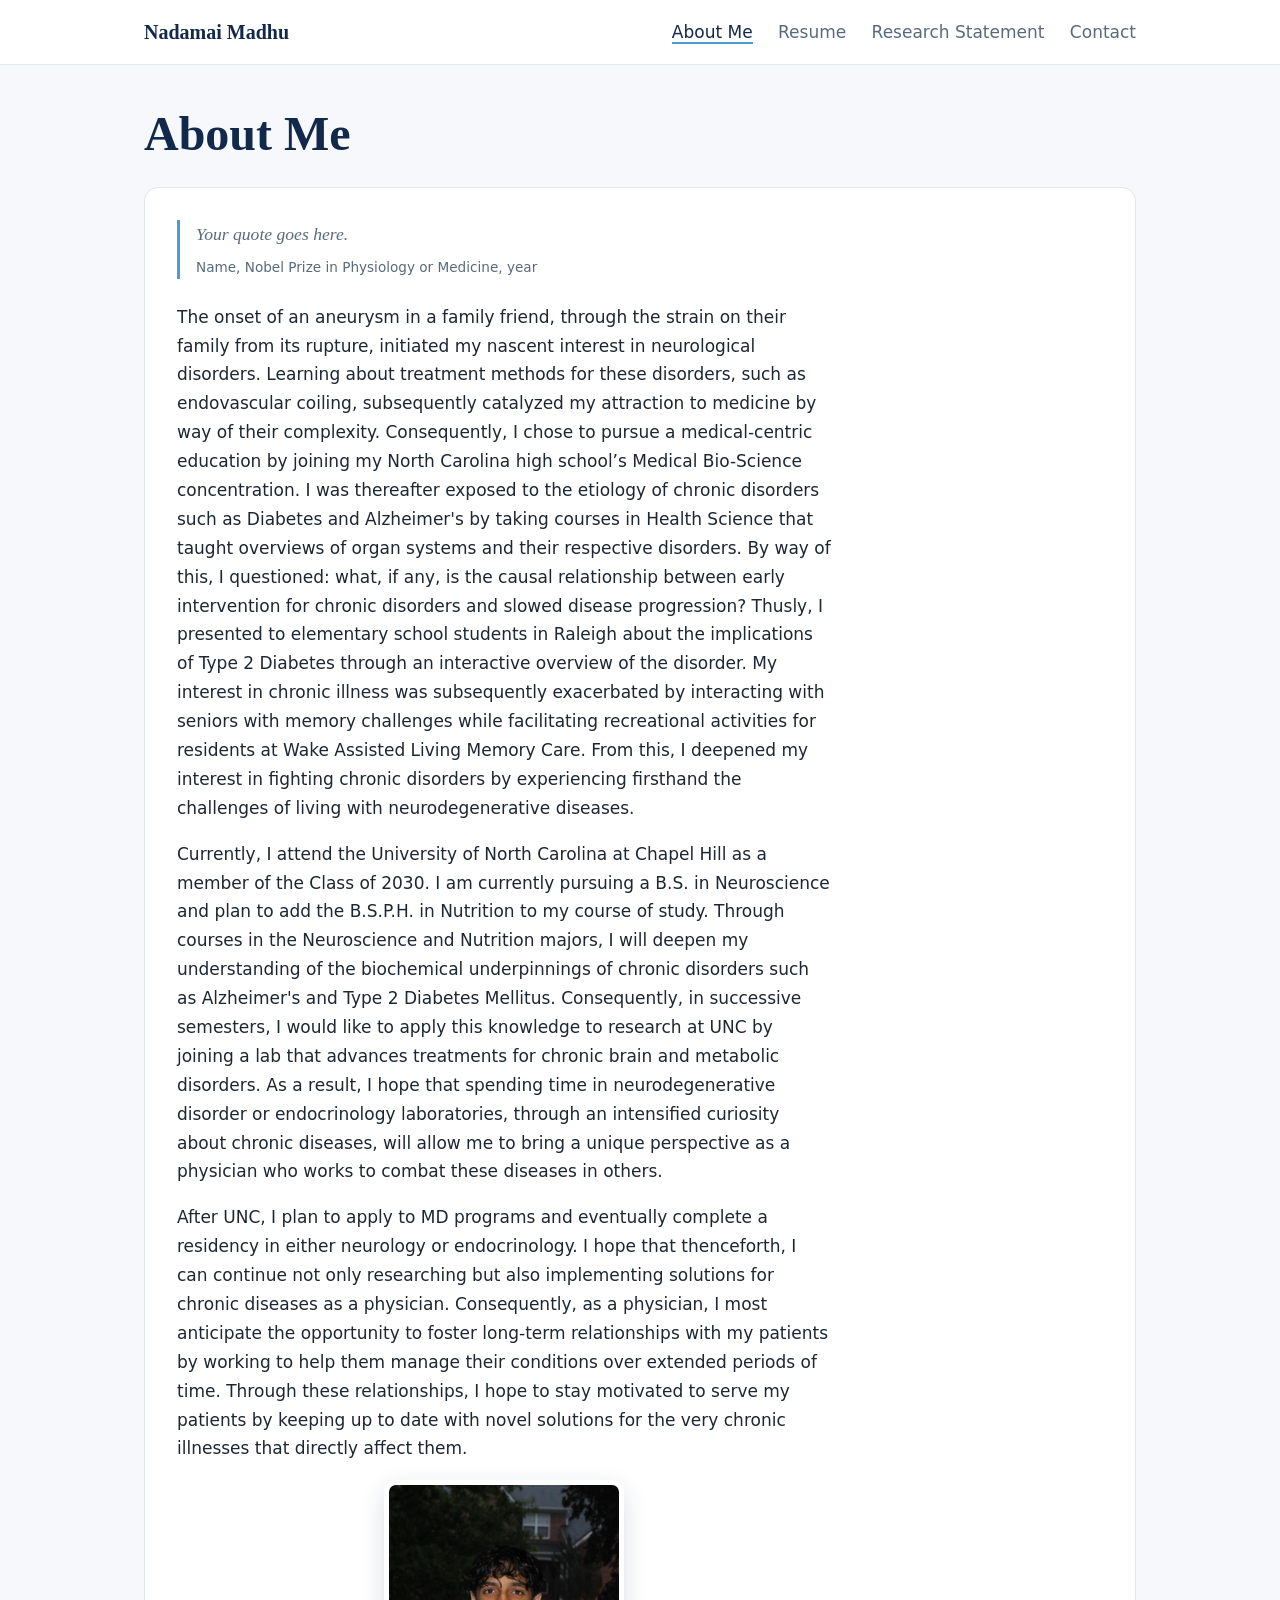
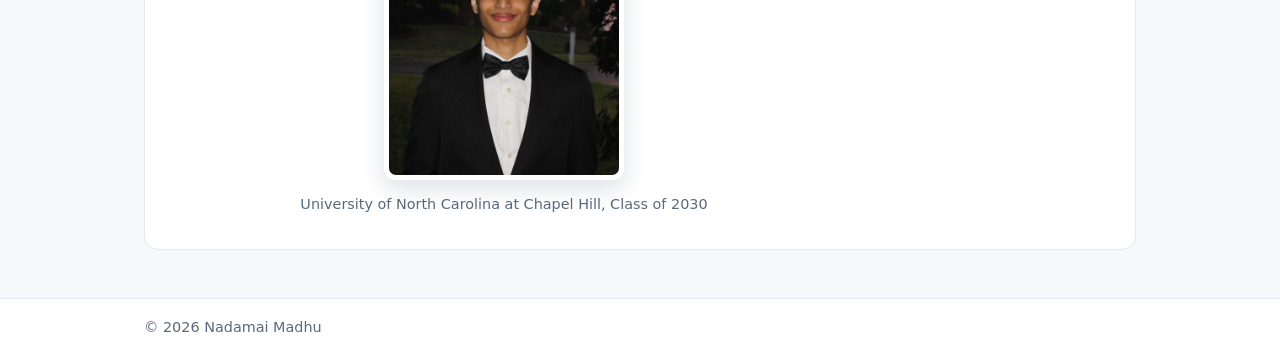
==== index.html @ 3ab35c71 "about me 13 change" ====
<!DOCTYPE html>
<html lang="en">
<head>
    <meta charset="utf-8">
    <meta name="viewport" content="width=device-width, initial-scale=1">
    <title>Nadamai Madhu</title>
    <link rel="stylesheet" href="style.css">
</head>
<body>
    <header>
        <div class="wrap">
            <a class="brand" href="index.html">Nadamai Madhu</a>
            <nav>
                <a href="index.html" class="on">About Me</a>
                <a href="resume.html">Resume</a>
                <a href="researchstatement.html">Research Statement</a>
                <a href="contact.html">Contact</a>
            </nav>
        </div>
    </header>

    <main class="wrap wide">
        <h1>About Me</h1>
        <div class="card about">
            <div>
            <blockquote class="quote">
                Your quote goes here.
                <cite>Name, Nobel Prize in Physiology or Medicine, year</cite>
            </blockquote>

            <p>The onset of an aneurysm in a family friend, through the strain on their family from its rupture, initiated my nascent interest in neurological disorders. Learning about treatment methods for these disorders, such as endovascular coiling, subsequently catalyzed my attraction to medicine by way of their complexity. Consequently, I chose to pursue a medical-centric education by joining my North Carolina high school’s Medical Bio-Science concentration. I was thereafter exposed to the etiology of chronic disorders such as Diabetes and Alzheimer's by taking courses in Health Science that taught overviews of organ systems and their respective disorders. By way of this, I questioned: what, if any, is the causal relationship between early intervention for chronic disorders and slowed disease progression? Thusly, I presented to elementary school students in Raleigh about the implications of Type 2 Diabetes through an interactive overview of the disorder. My interest in chronic illness was subsequently exacerbated by interacting with seniors with memory challenges while facilitating recreational activities for residents at Wake Assisted Living Memory Care. From this, I deepened my interest in fighting chronic disorders by experiencing firsthand the challenges of living with neurodegenerative diseases.</p>

            <p>Currently, I attend the University of North Carolina at Chapel Hill as a member of the Class of 2030. I am currently pursuing a B.S. in Neuroscience and plan to add the B.S.P.H. in Nutrition to my course of study. Through courses in the Neuroscience and Nutrition majors, I will deepen my understanding of the biochemical underpinnings of chronic disorders such as Alzheimer's and Type 2 Diabetes Mellitus. Consequently, in successive semesters, I would like to apply this knowledge to research at UNC by joining a lab that advances treatments for chronic brain and metabolic disorders. As a result, I hope that spending time in neurodegenerative disorder or endocrinology laboratories, through an intensified curiosity about chronic diseases, will allow me to bring a unique perspective as a physician who works to combat these diseases in others.</p>  
            <p>After UNC, I plan to apply to MD programs and eventually complete a residency in either neurology or endocrinology. I hope that thenceforth, I can continue not only researching but also implementing solutions for chronic diseases as a physician. Consequently, as a physician, I most anticipate the opportunity to foster long-term relationships with my patients by working to help them manage their conditions over extended periods of time. Through these relationships, I hope to stay motivated to serve my patients by keeping up to date with novel solutions for the very chronic illnesses that directly affect them.</p>
            <div>
                <div class="photo">
                    <img src="IMG_8910 (1).jpeg" alt="Nadamai Madhu">
                </div>
                <p class="caption">University of North Carolina at Chapel Hill, Class of 2030</p>
            </div>
        </div>
    </main>

    <footer>
        <div class="wrap">
            <span>&copy; 2026 Nadamai Madhu</span>
        </div>
    </footer>
</body>
</html>
---- style.css ----
*{
    box-sizing: border-box;
}

body{
    margin: 0;
    background-color: #f6f8fb;
    color: #1d2733;
    font-family: system-ui, sans-serif;
    font-size: 17px;
    line-height: 1.7;
}

h1{
    margin: 40px 0 0 0;
    color: #13294B;
    font-family: Georgia, serif;
    font-size: 3rem;
    font-weight: 600;
    line-height: 1.2;
}

a{
    color: #13294B;
}

.wrap{
    max-width: 800px;
    margin: 0 auto;
    padding: 0 24px;
}

.wide{
    max-width: 1040px;
}


header{
    background-color: white;
    border-bottom: 1px solid #e2e8f0;
}

header .wrap{
    max-width: 1040px;
    min-height: 64px;
    display: flex;
    flex-wrap: wrap;
    align-items: center;
    justify-content: space-between;
    gap: 8px;
}

.brand{
    font-family: Georgia, serif;
    font-size: 1.25rem;
    font-weight: 600;
    text-decoration: none;
}

nav a{
    margin-left: 20px;
    color: #5a6a7c;
    text-decoration: none;
}

nav a:hover{
    color: #13294B;
}

nav a.on{
    color: #13294B;
    border-bottom: 2px solid #4B9CD3;
}


.card{
    margin: 24px 0 0 0;
    padding: 32px;
    background-color: white;
    border: 1px solid #e2e8f0;
    border-radius: 14px;
}

.card p:first-child{
    margin-top: 0;
}

.card p:last-child{
    margin-bottom: 0;
}

object{
    display: block;
    width: 100%;
    height: 85vh;
    margin-top: 24px;
    border: 1px solid #e2e8f0;
    border-radius: 14px;
}


.photo{
    position: relative;
    width: 240px;
    height: 300px;
    margin: 0 auto;
    overflow: hidden;
    border: 5px solid white;
    border-radius: 12px;
    box-shadow: 0 8px 24px rgba(19, 41, 75, 0.15);
}

.photo img{
    position: absolute;
    left: -199px;
    top: -16px;
    width: 548px;
    max-width: none;
}

.quote{
    max-width: 480px;
    margin: 36px auto 0 auto;
    color: #5a6a7c;
    font-family: Georgia, serif;
    font-size: 1.1rem;
    font-style: italic;
}

.quote cite{
    display: block;
    margin-top: 6px;
    font-family: system-ui, sans-serif;
    font-size: 0.85rem;
    font-style: normal;
}

.card .quote{
    max-width: none;
    margin: 0 0 24px 0;
    padding-left: 16px;
    border-left: 3px solid #4B9CD3;
    text-align: left;
}


.about{
    display: grid;
    grid-template-columns: 1fr 240px;
    gap: 32px;
    align-items: start;
}

.caption{
    margin: 12px 0 0 0;
    color: #5a6a7c;
    font-size: 0.9rem;
    text-align: center;
}


footer{
    margin-top: 48px;
    padding: 16px 0;
    background-color: white;
    border-top: 1px solid #e2e8f0;
    color: #5a6a7c;
    font-size: 0.9rem;
}

footer .wrap{
    max-width: 1040px;
    display: flex;
    justify-content: space-between;
    align-items: center;
}


@media (max-width: 700px){
    .about{
        grid-template-columns: 1fr;
    }

    .about div:last-child{
        order: -1;
    }

    h1{
        font-size: 2rem;
    }

    nav a{
        margin: 0 12px 0 0;
    }
}
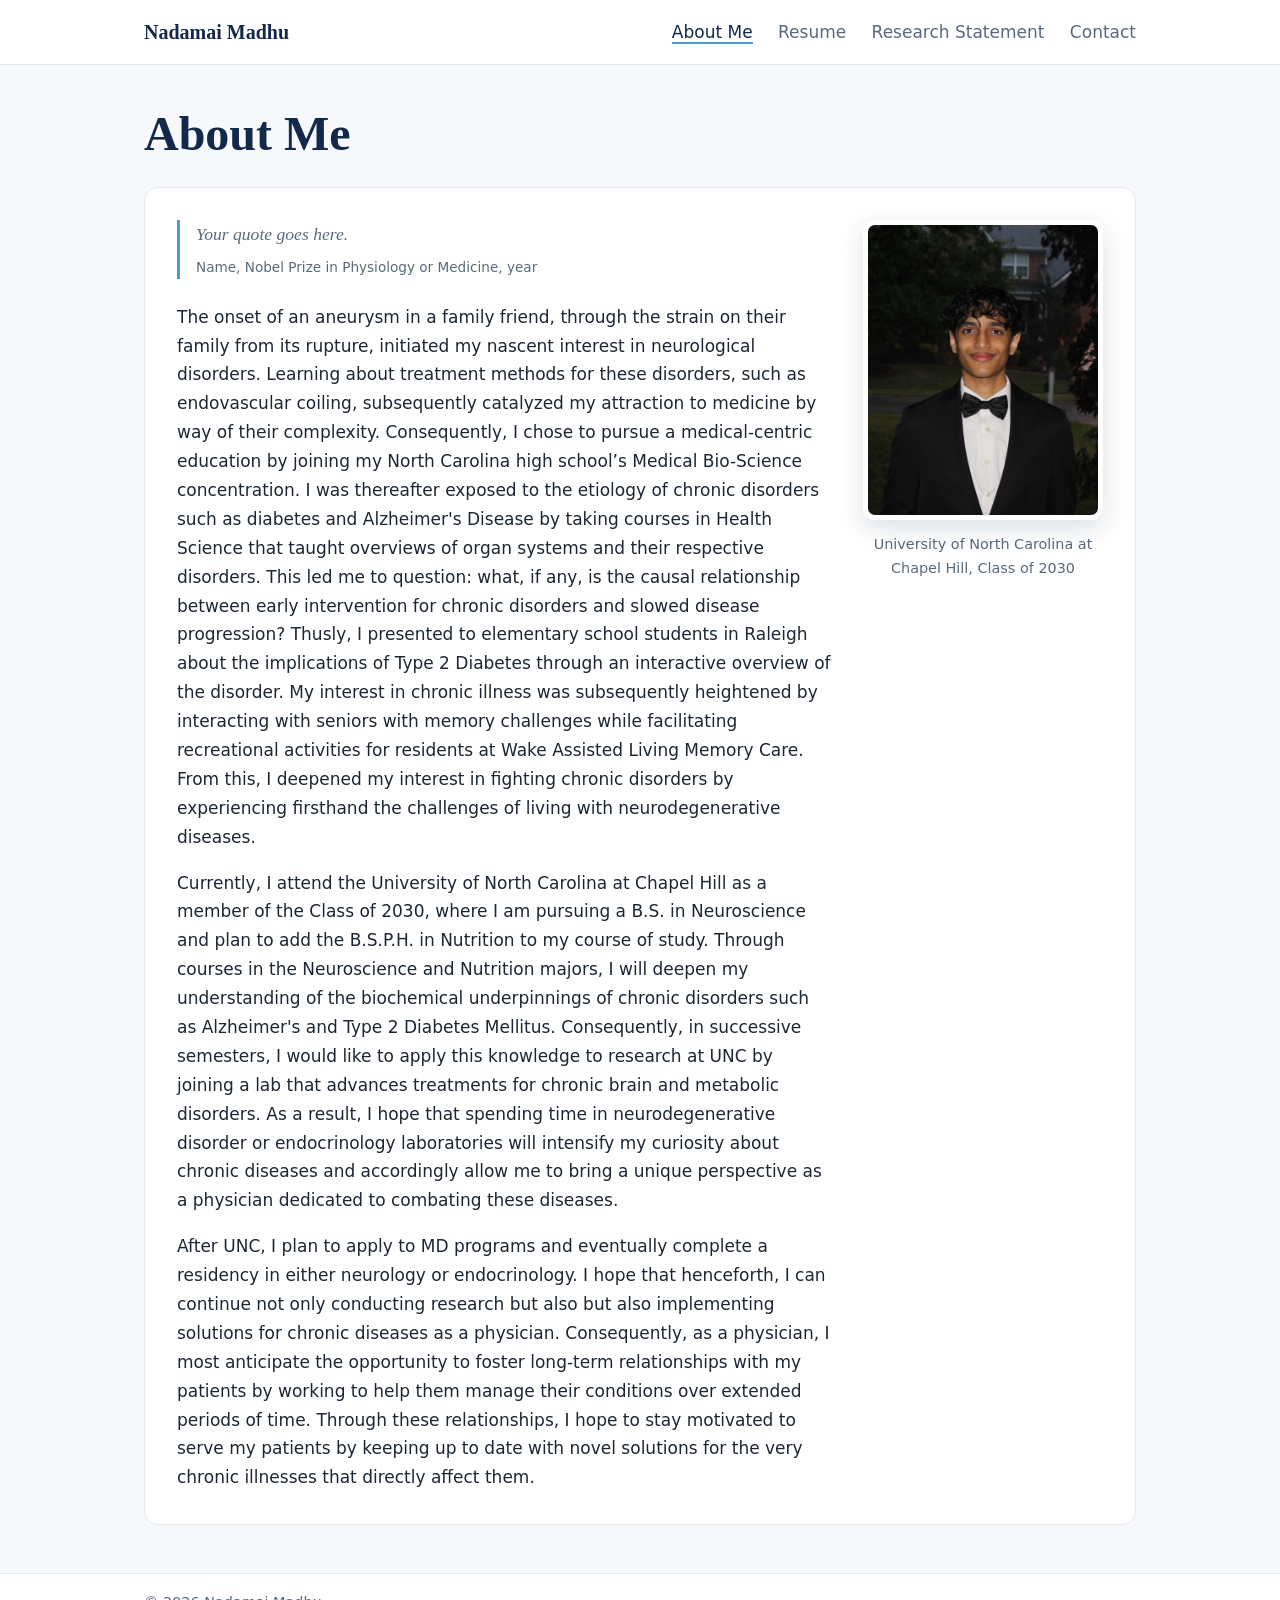
==== commit 44569a4c: "about me 14" ====
--- a/index.html
+++ b/index.html
@@ -28,10 +28,12 @@
                 <cite>Name, Nobel Prize in Physiology or Medicine, year</cite>
             </blockquote>
 
-            <p>The onset of an aneurysm in a family friend, through the strain on their family from its rupture, initiated my nascent interest in neurological disorders. Learning about treatment methods for these disorders, such as endovascular coiling, subsequently catalyzed my attraction to medicine by way of their complexity. Consequently, I chose to pursue a medical-centric education by joining my North Carolina high school’s Medical Bio-Science concentration. I was thereafter exposed to the etiology of chronic disorders such as Diabetes and Alzheimer's by taking courses in Health Science that taught overviews of organ systems and their respective disorders. By way of this, I questioned: what, if any, is the causal relationship between early intervention for chronic disorders and slowed disease progression? Thusly, I presented to elementary school students in Raleigh about the implications of Type 2 Diabetes through an interactive overview of the disorder. My interest in chronic illness was subsequently exacerbated by interacting with seniors with memory challenges while facilitating recreational activities for residents at Wake Assisted Living Memory Care. From this, I deepened my interest in fighting chronic disorders by experiencing firsthand the challenges of living with neurodegenerative diseases.</p>
+            <p>The onset of an aneurysm in a family friend, through the strain on their family from its rupture, initiated my nascent interest in neurological disorders. Learning about treatment methods for these disorders, such as endovascular coiling, subsequently catalyzed my attraction to medicine by way of their complexity. Consequently, I chose to pursue a medical-centric education by joining my North Carolina high school’s Medical Bio-Science concentration. I was thereafter exposed to the etiology of chronic disorders such as diabetes and Alzheimer's Disease by taking courses in Health Science that taught overviews of organ systems and their respective disorders. This led me to question: what, if any, is the causal relationship between early intervention for chronic disorders and slowed disease progression? Thusly, I presented to elementary school students in Raleigh about the implications of Type 2 Diabetes through an interactive overview of the disorder. My interest in chronic illness was subsequently heightened by interacting with seniors with memory challenges while facilitating recreational activities for residents at Wake Assisted Living Memory Care. From this, I deepened my interest in fighting chronic disorders by experiencing firsthand the challenges of living with neurodegenerative diseases.  </p>
 
-            <p>Currently, I attend the University of North Carolina at Chapel Hill as a member of the Class of 2030. I am currently pursuing a B.S. in Neuroscience and plan to add the B.S.P.H. in Nutrition to my course of study. Through courses in the Neuroscience and Nutrition majors, I will deepen my understanding of the biochemical underpinnings of chronic disorders such as Alzheimer's and Type 2 Diabetes Mellitus. Consequently, in successive semesters, I would like to apply this knowledge to research at UNC by joining a lab that advances treatments for chronic brain and metabolic disorders. As a result, I hope that spending time in neurodegenerative disorder or endocrinology laboratories, through an intensified curiosity about chronic diseases, will allow me to bring a unique perspective as a physician who works to combat these diseases in others.</p>  
-            <p>After UNC, I plan to apply to MD programs and eventually complete a residency in either neurology or endocrinology. I hope that thenceforth, I can continue not only researching but also implementing solutions for chronic diseases as a physician. Consequently, as a physician, I most anticipate the opportunity to foster long-term relationships with my patients by working to help them manage their conditions over extended periods of time. Through these relationships, I hope to stay motivated to serve my patients by keeping up to date with novel solutions for the very chronic illnesses that directly affect them.</p>
+            <p>Currently, I attend the University of North Carolina at Chapel Hill as a member of the Class of 2030, where I am pursuing a B.S. in Neuroscience and plan to add the B.S.P.H. in Nutrition to my course of study. Through courses in the Neuroscience and Nutrition majors, I will deepen my understanding of the biochemical underpinnings of chronic disorders such as Alzheimer's and Type 2 Diabetes Mellitus. Consequently, in successive semesters, I would like to apply this knowledge to research at UNC by joining a lab that advances treatments for chronic brain and metabolic disorders. As a result, I hope that spending time in neurodegenerative disorder or endocrinology laboratories will intensify my curiosity about chronic diseases and accordingly allow me to bring a unique perspective as a physician dedicated to combating these diseases.  </p>
+
+            <p>After UNC, I plan to apply to MD programs and eventually complete a residency in either neurology or endocrinology. I hope that henceforth, I can continue not only conducting research but also but also implementing solutions for chronic diseases as a physician. Consequently, as a physician, I most anticipate the opportunity to foster long-term relationships with my patients by working to help them manage their conditions over extended periods of time. Through these relationships, I hope to stay motivated to serve my patients by keeping up to date with novel solutions for the very chronic illnesses that directly affect them.   </p>
+            </div>
             <div>
                 <div class="photo">
                     <img src="IMG_8910 (1).jpeg" alt="Nadamai Madhu">
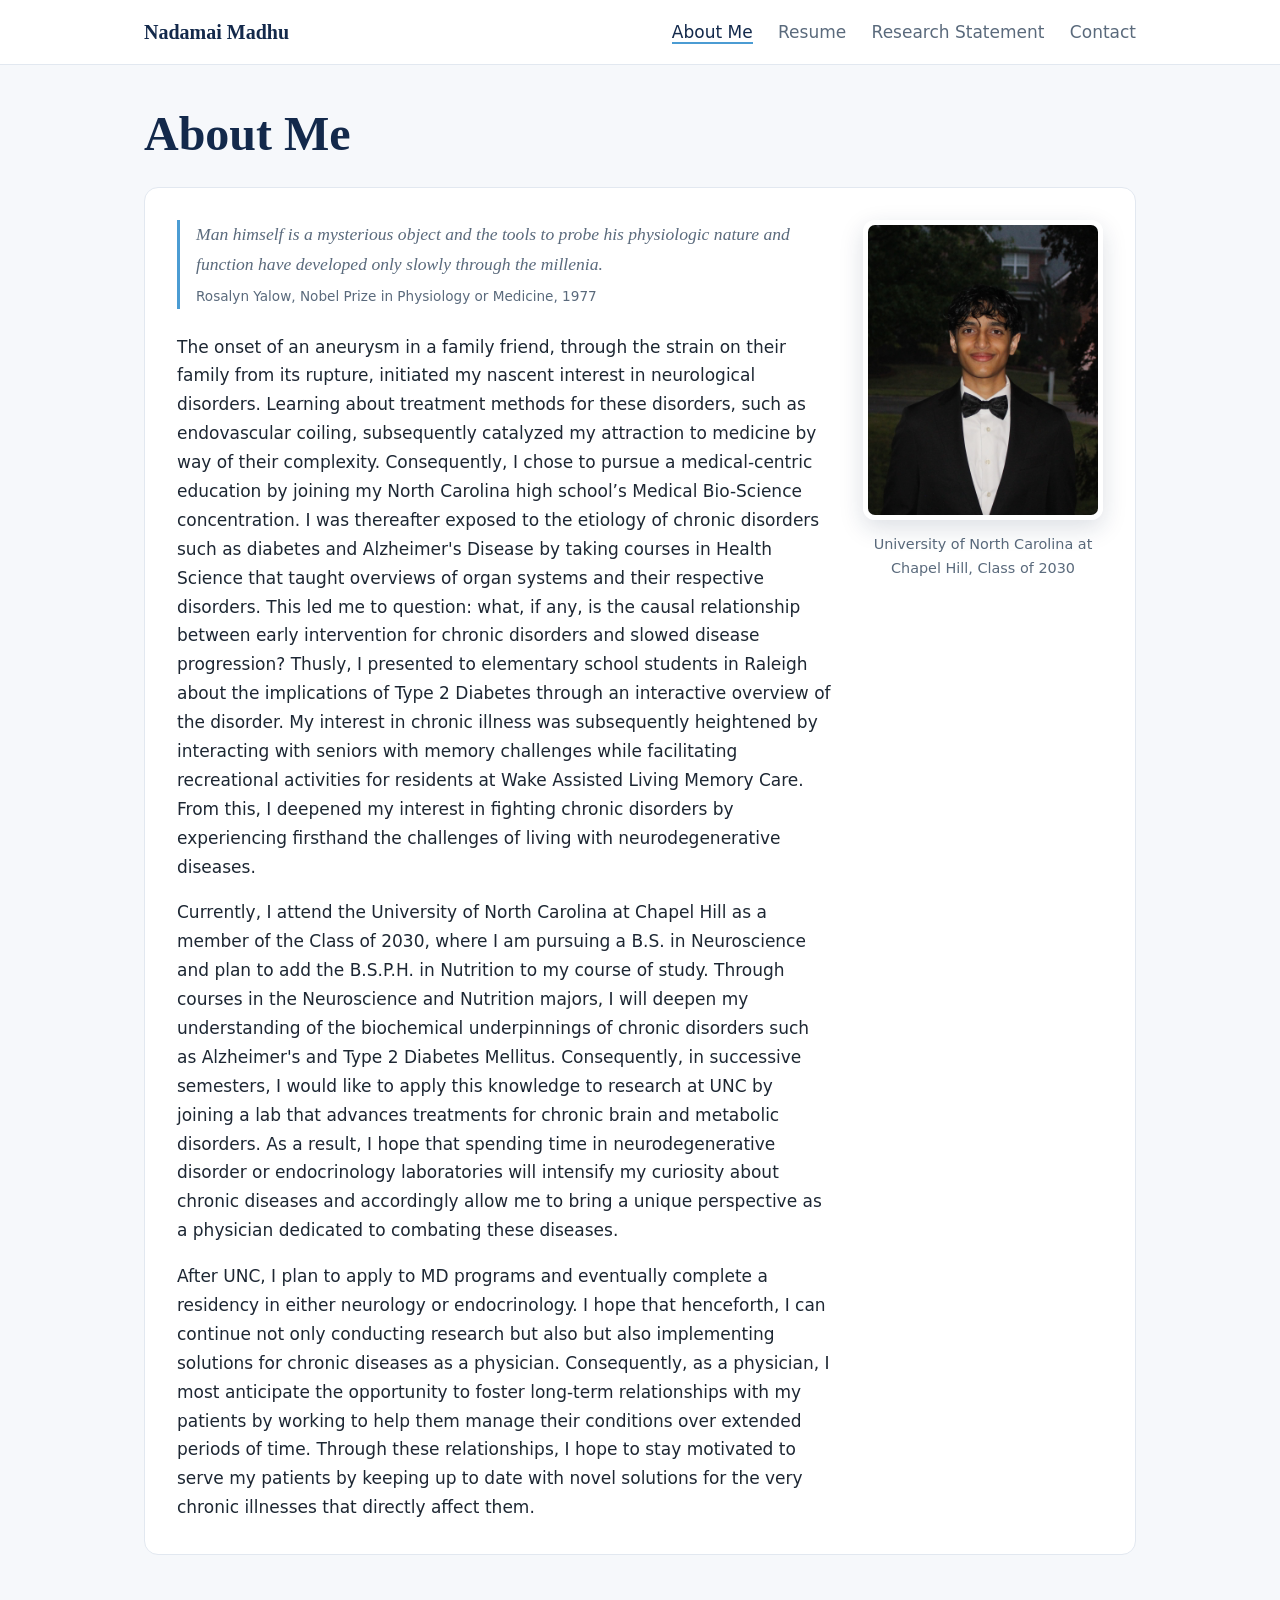
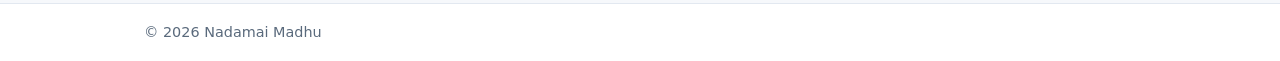
==== commit 65dc6aa6: "quotes 16" ====
--- a/index.html
+++ b/index.html
@@ -24,8 +24,8 @@
         <div class="card about">
             <div>
             <blockquote class="quote">
-                Your quote goes here.
-                <cite>Name, Nobel Prize in Physiology or Medicine, year</cite>
+                 Man himself is a mysterious object and the tools to probe his physiologic nature and function have developed only slowly through the millenia. 
+                <cite>Rosalyn Yalow, Nobel Prize in Physiology or Medicine, 1977</cite>
             </blockquote>
 
             <p>The onset of an aneurysm in a family friend, through the strain on their family from its rupture, initiated my nascent interest in neurological disorders. Learning about treatment methods for these disorders, such as endovascular coiling, subsequently catalyzed my attraction to medicine by way of their complexity. Consequently, I chose to pursue a medical-centric education by joining my North Carolina high school’s Medical Bio-Science concentration. I was thereafter exposed to the etiology of chronic disorders such as diabetes and Alzheimer's Disease by taking courses in Health Science that taught overviews of organ systems and their respective disorders. This led me to question: what, if any, is the causal relationship between early intervention for chronic disorders and slowed disease progression? Thusly, I presented to elementary school students in Raleigh about the implications of Type 2 Diabetes through an interactive overview of the disorder. My interest in chronic illness was subsequently heightened by interacting with seniors with memory challenges while facilitating recreational activities for residents at Wake Assisted Living Memory Care. From this, I deepened my interest in fighting chronic disorders by experiencing firsthand the challenges of living with neurodegenerative diseases.  </p>
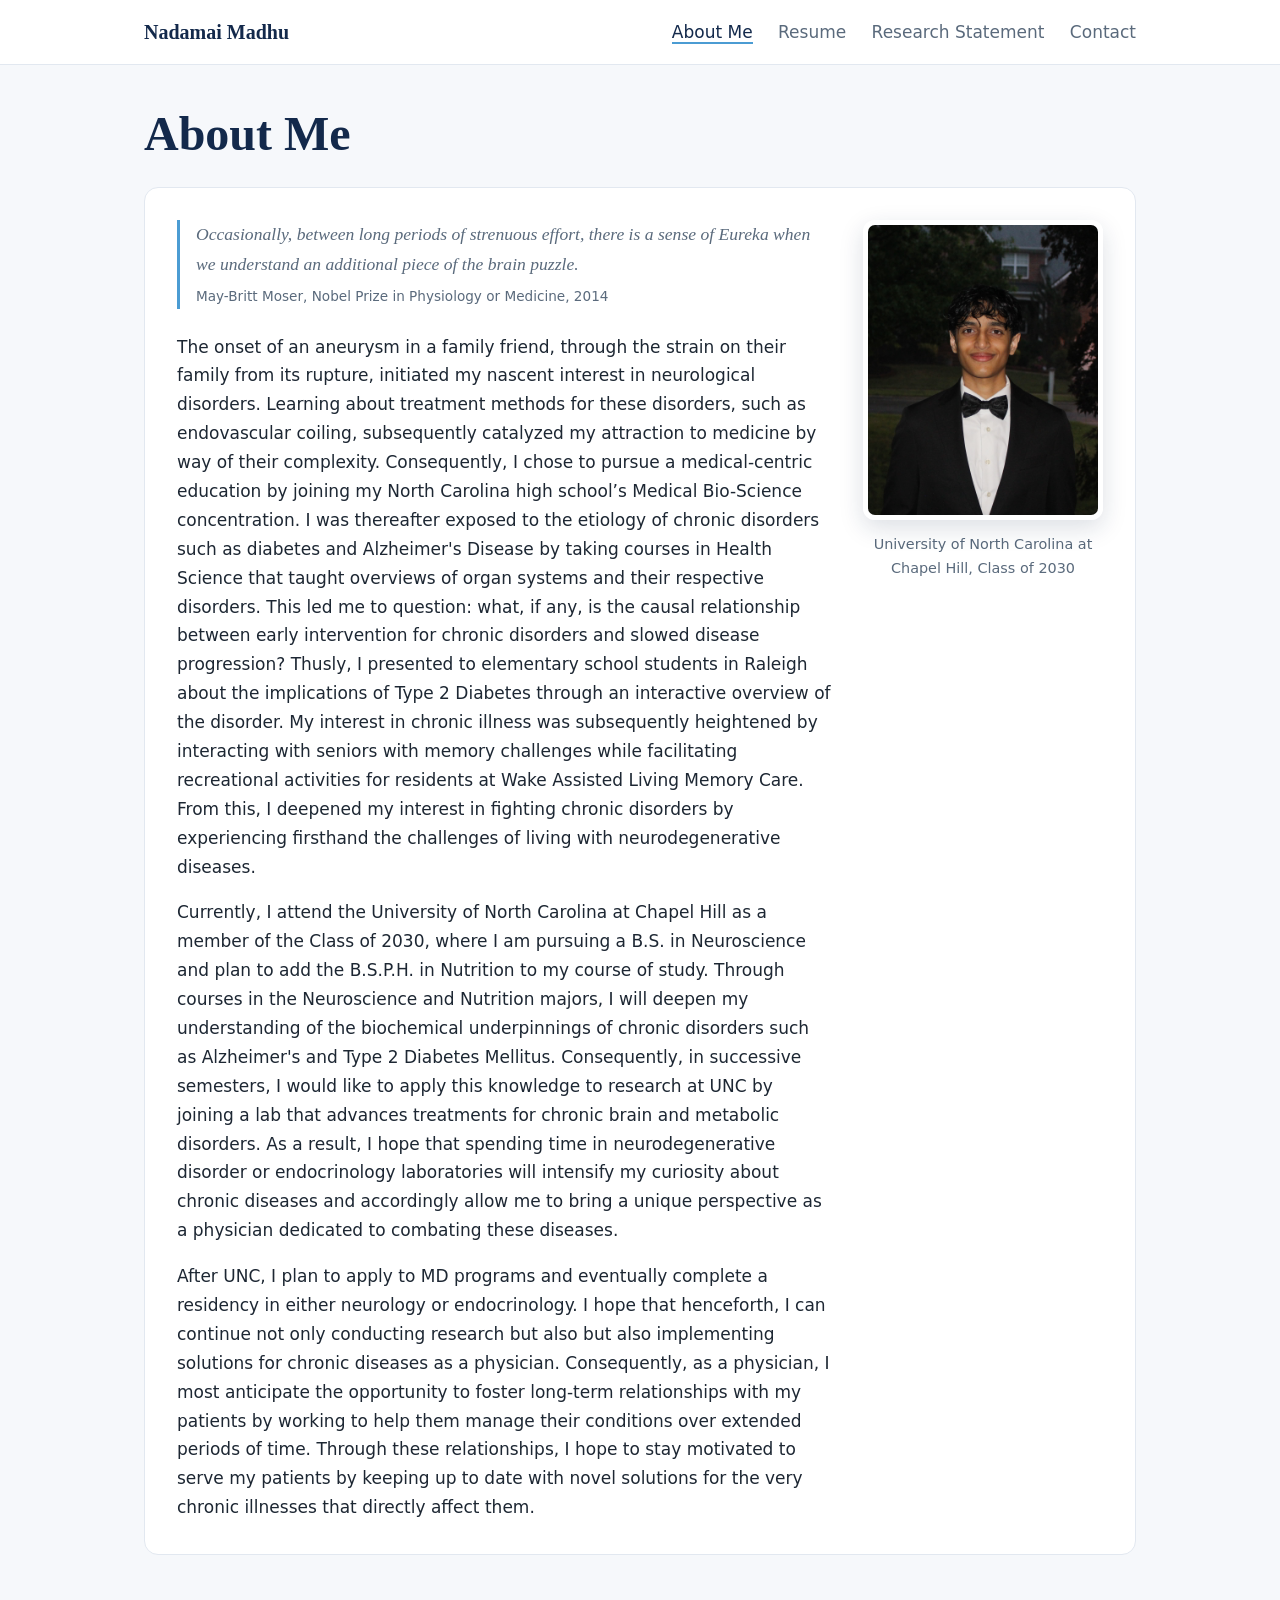
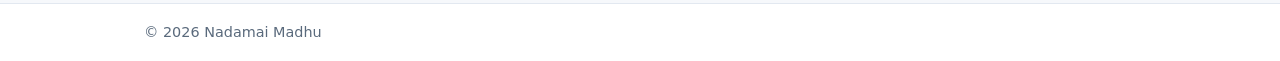
==== commit 6b024b81: "quotes 17" ====
--- a/index.html
+++ b/index.html
@@ -23,10 +23,11 @@
         <h1>About Me</h1>
         <div class="card about">
             <div>
-            <blockquote class="quote">
-                 Man himself is a mysterious object and the tools to probe his physiologic nature and function have developed only slowly through the millenia. 
-                <cite>Rosalyn Yalow, Nobel Prize in Physiology or Medicine, 1977</cite>
-            </blockquote>
+                <blockquote class="quote">
+                    Occasionally, between long periods of strenuous effort, there is a sense of Eureka when we understand an additional piece of the brain puzzle.
+                    <cite>May-Britt Moser, Nobel Prize in Physiology or Medicine, 2014</cite>
+                </blockquote>
+            
 
             <p>The onset of an aneurysm in a family friend, through the strain on their family from its rupture, initiated my nascent interest in neurological disorders. Learning about treatment methods for these disorders, such as endovascular coiling, subsequently catalyzed my attraction to medicine by way of their complexity. Consequently, I chose to pursue a medical-centric education by joining my North Carolina high school’s Medical Bio-Science concentration. I was thereafter exposed to the etiology of chronic disorders such as diabetes and Alzheimer's Disease by taking courses in Health Science that taught overviews of organ systems and their respective disorders. This led me to question: what, if any, is the causal relationship between early intervention for chronic disorders and slowed disease progression? Thusly, I presented to elementary school students in Raleigh about the implications of Type 2 Diabetes through an interactive overview of the disorder. My interest in chronic illness was subsequently heightened by interacting with seniors with memory challenges while facilitating recreational activities for residents at Wake Assisted Living Memory Care. From this, I deepened my interest in fighting chronic disorders by experiencing firsthand the challenges of living with neurodegenerative diseases.  </p>
 
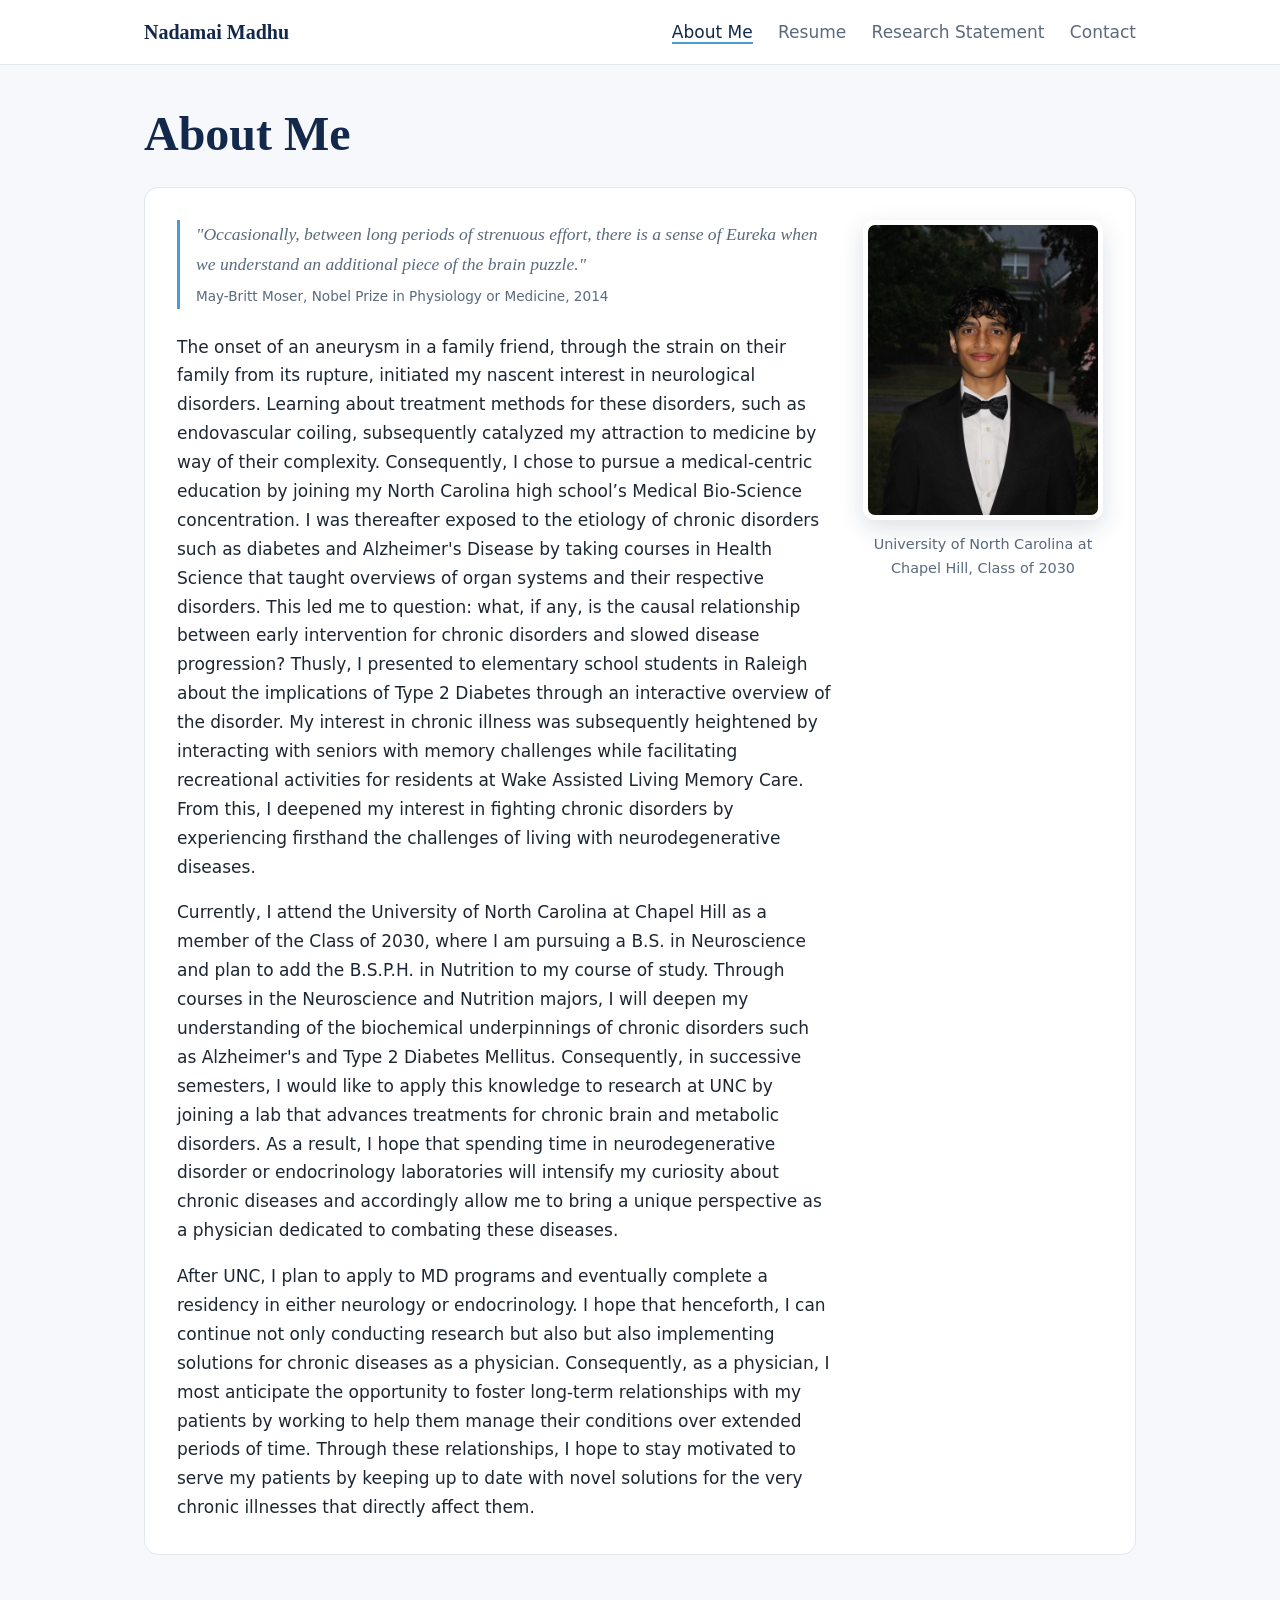
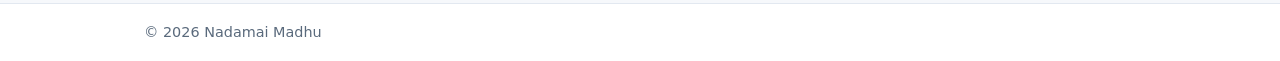
==== commit 3593f6d8: "quotes 19" ====
--- a/index.html
+++ b/index.html
@@ -24,7 +24,7 @@
         <div class="card about">
             <div>
                 <blockquote class="quote">
-                    Occasionally, between long periods of strenuous effort, there is a sense of Eureka when we understand an additional piece of the brain puzzle.
+                    "Occasionally, between long periods of strenuous effort, there is a sense of Eureka when we understand an additional piece of the brain puzzle."
                     <cite>May-Britt Moser, Nobel Prize in Physiology or Medicine, 2014</cite>
                 </blockquote>
             
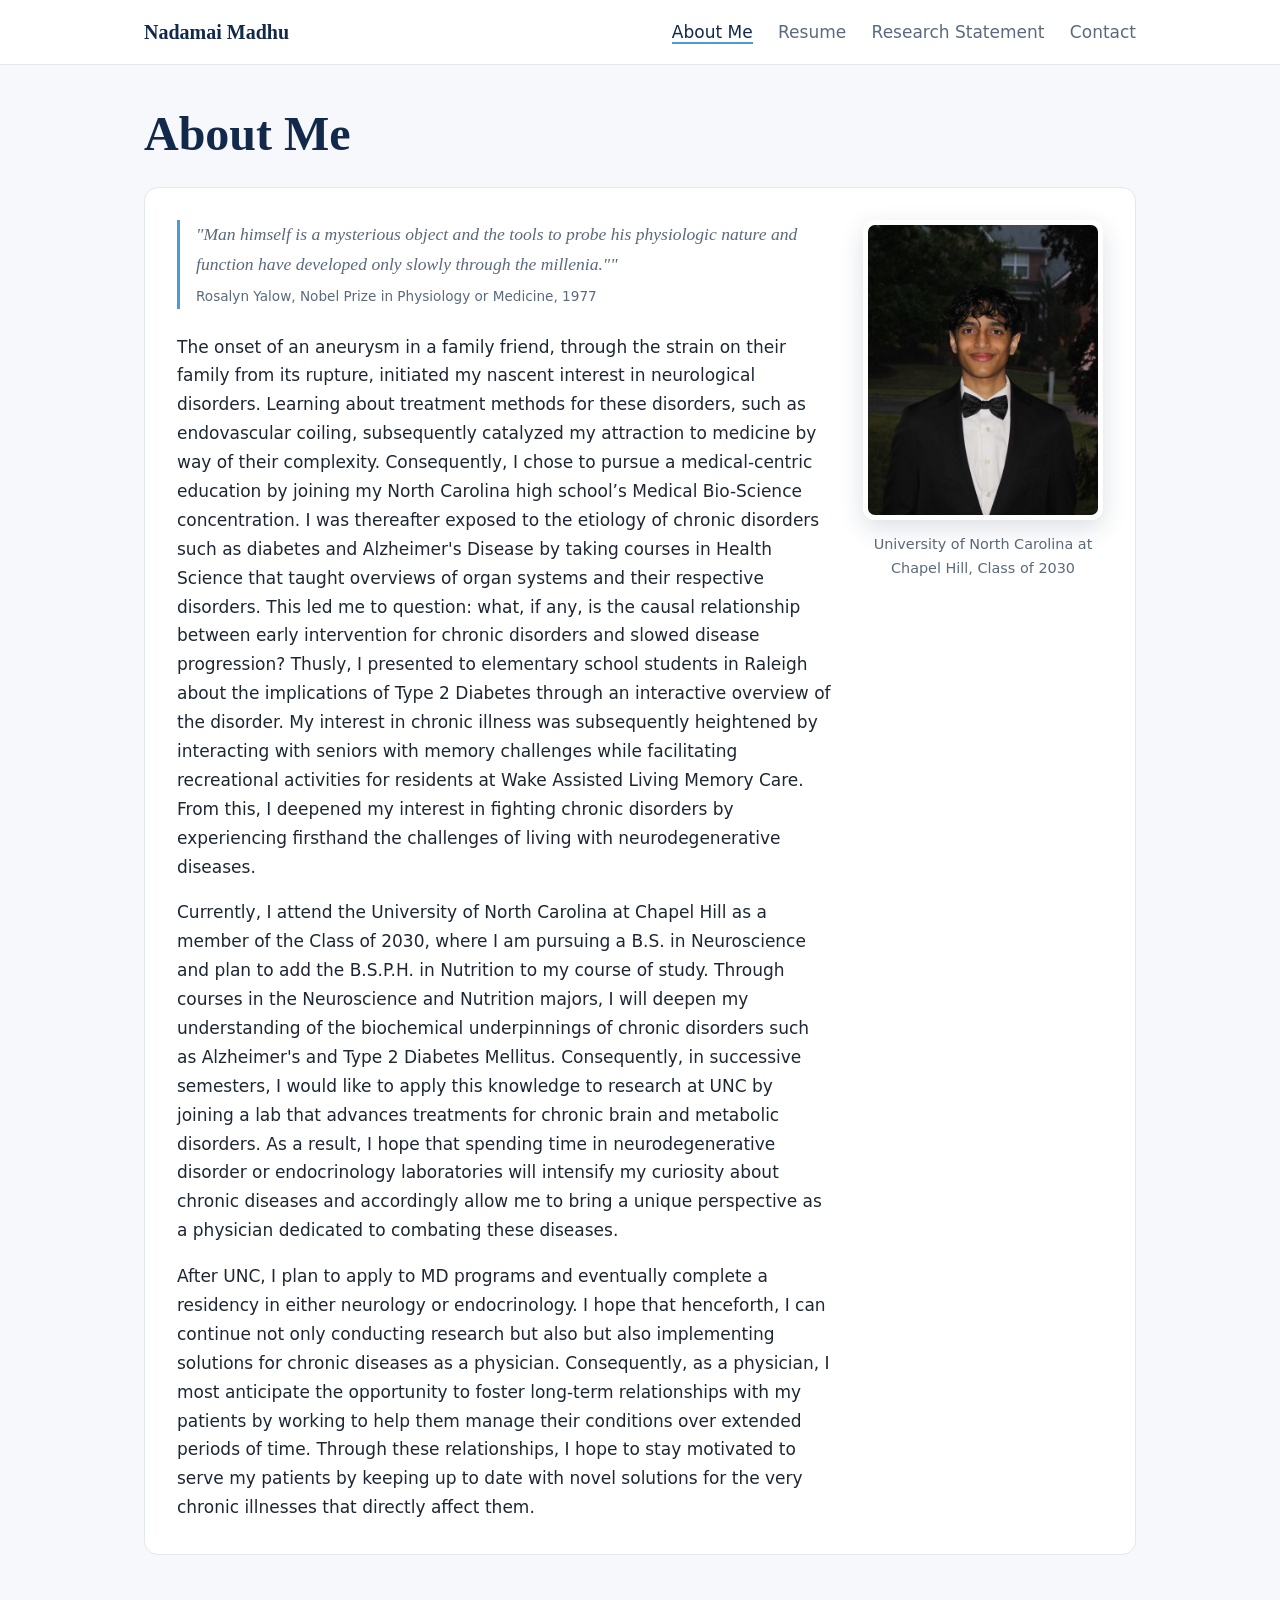
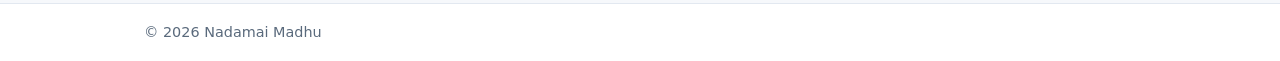
==== commit 39268b2e: "final final" ====
--- a/index.html
+++ b/index.html
@@ -24,8 +24,8 @@
         <div class="card about">
             <div>
                 <blockquote class="quote">
-                    "Occasionally, between long periods of strenuous effort, there is a sense of Eureka when we understand an additional piece of the brain puzzle."
-                    <cite>May-Britt Moser, Nobel Prize in Physiology or Medicine, 2014</cite>
+                    "Man himself is a mysterious object and the tools to probe his physiologic nature and function have developed only slowly through the millenia."" 
+                    <cite>Rosalyn Yalow, Nobel Prize in Physiology or Medicine, 1977</cite>
                 </blockquote>
             
 
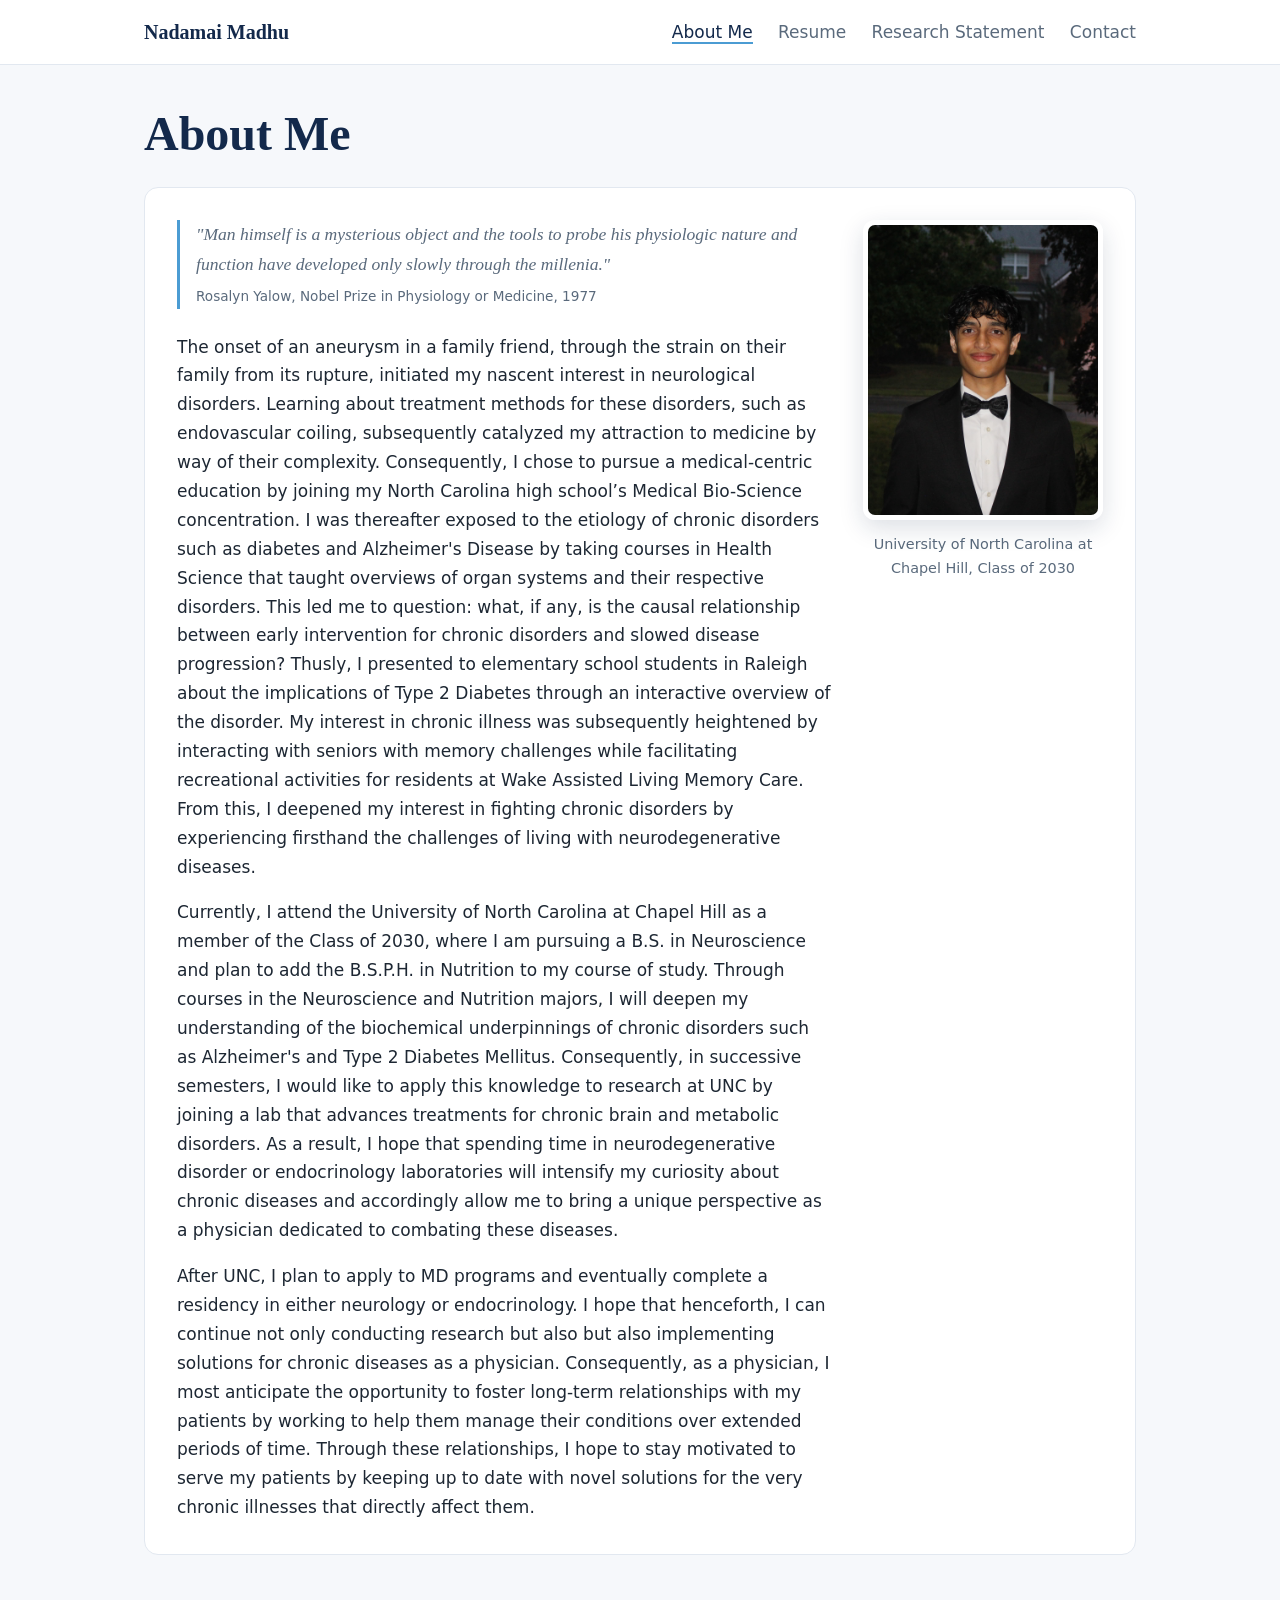
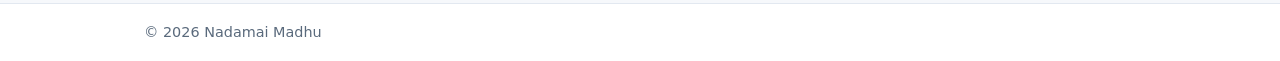
==== commit 29e3ccd5: "final 3" ====
--- a/index.html
+++ b/index.html
@@ -24,7 +24,7 @@
         <div class="card about">
             <div>
                 <blockquote class="quote">
-                    "Man himself is a mysterious object and the tools to probe his physiologic nature and function have developed only slowly through the millenia."" 
+                    "Man himself is a mysterious object and the tools to probe his physiologic nature and function have developed only slowly through the millenia." 
                     <cite>Rosalyn Yalow, Nobel Prize in Physiology or Medicine, 1977</cite>
                 </blockquote>
             
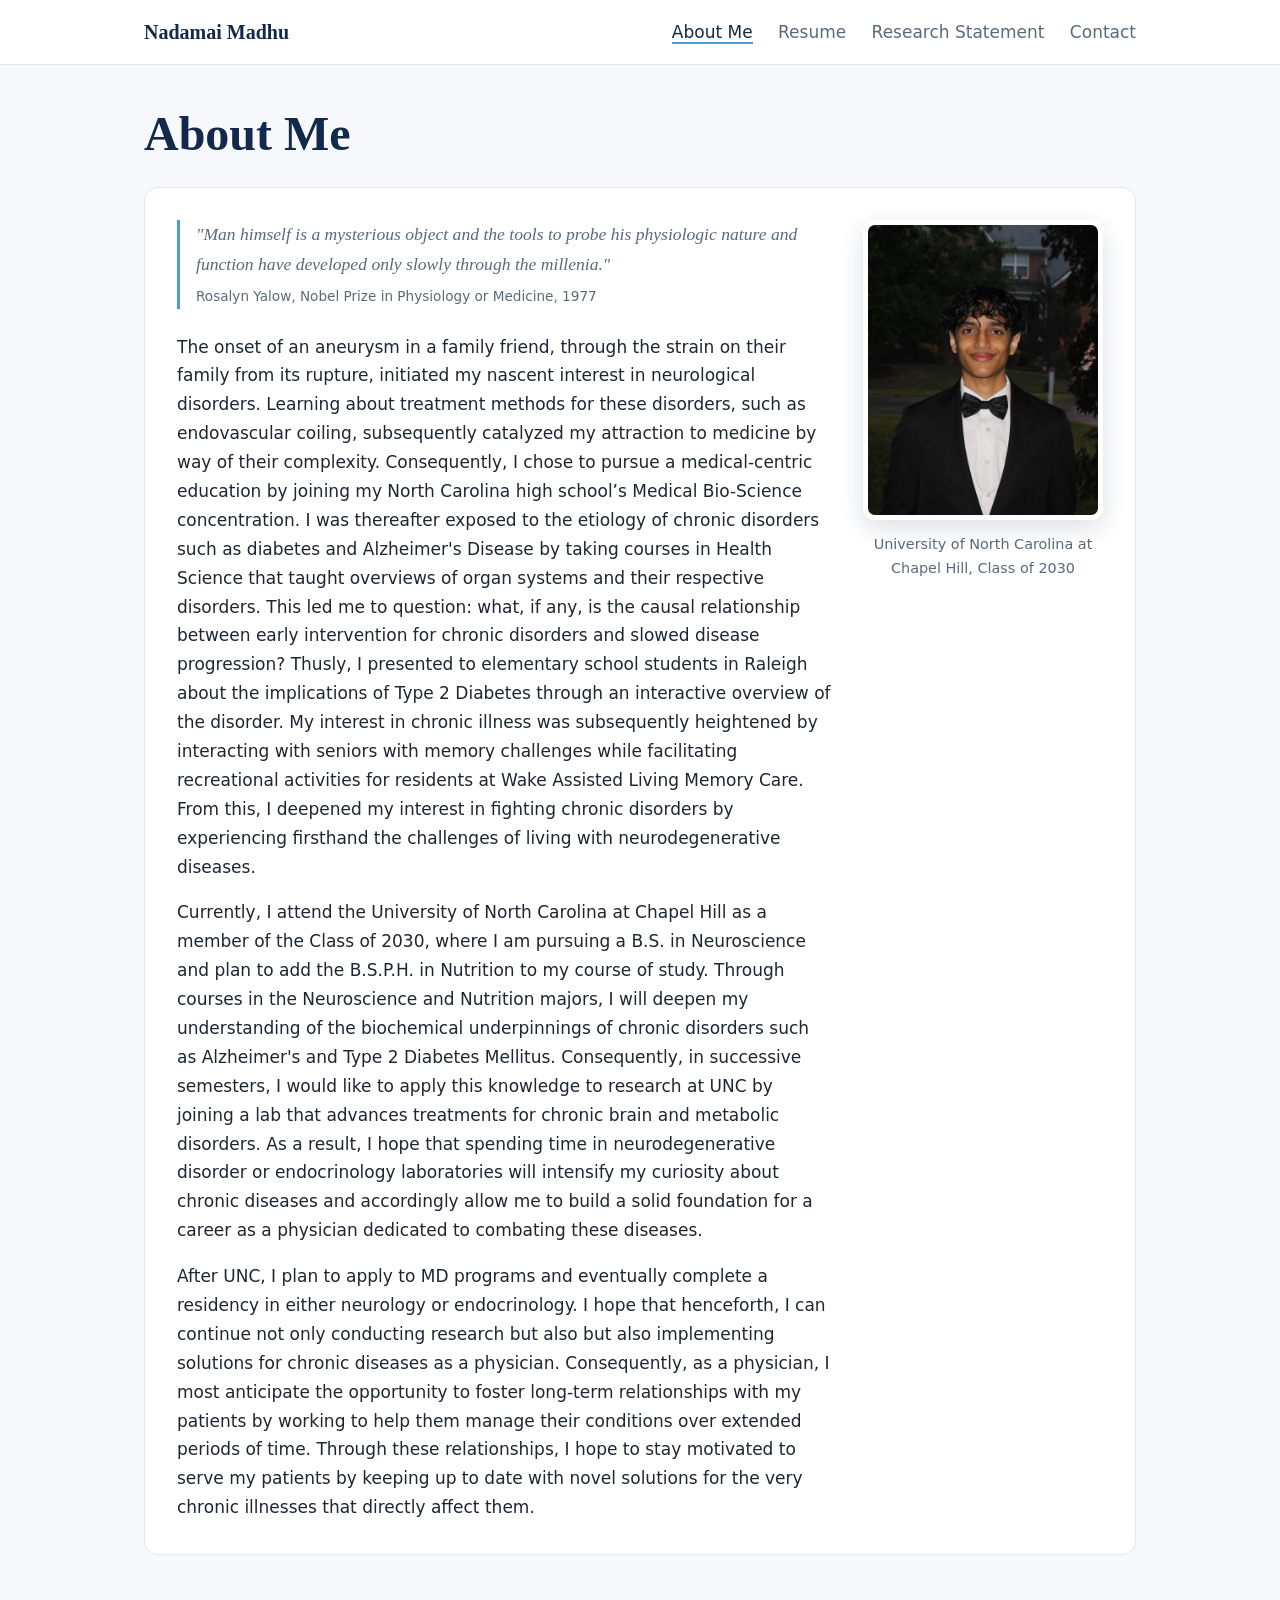
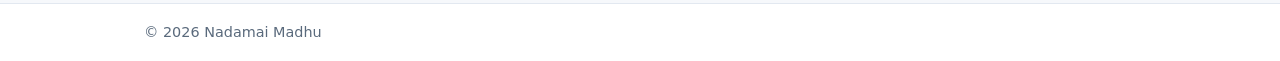
==== commit 02952a16: "abt me final" ====
--- a/index.html
+++ b/index.html
@@ -31,7 +31,7 @@
 
             <p>The onset of an aneurysm in a family friend, through the strain on their family from its rupture, initiated my nascent interest in neurological disorders. Learning about treatment methods for these disorders, such as endovascular coiling, subsequently catalyzed my attraction to medicine by way of their complexity. Consequently, I chose to pursue a medical-centric education by joining my North Carolina high school’s Medical Bio-Science concentration. I was thereafter exposed to the etiology of chronic disorders such as diabetes and Alzheimer's Disease by taking courses in Health Science that taught overviews of organ systems and their respective disorders. This led me to question: what, if any, is the causal relationship between early intervention for chronic disorders and slowed disease progression? Thusly, I presented to elementary school students in Raleigh about the implications of Type 2 Diabetes through an interactive overview of the disorder. My interest in chronic illness was subsequently heightened by interacting with seniors with memory challenges while facilitating recreational activities for residents at Wake Assisted Living Memory Care. From this, I deepened my interest in fighting chronic disorders by experiencing firsthand the challenges of living with neurodegenerative diseases.  </p>
 
-            <p>Currently, I attend the University of North Carolina at Chapel Hill as a member of the Class of 2030, where I am pursuing a B.S. in Neuroscience and plan to add the B.S.P.H. in Nutrition to my course of study. Through courses in the Neuroscience and Nutrition majors, I will deepen my understanding of the biochemical underpinnings of chronic disorders such as Alzheimer's and Type 2 Diabetes Mellitus. Consequently, in successive semesters, I would like to apply this knowledge to research at UNC by joining a lab that advances treatments for chronic brain and metabolic disorders. As a result, I hope that spending time in neurodegenerative disorder or endocrinology laboratories will intensify my curiosity about chronic diseases and accordingly allow me to bring a unique perspective as a physician dedicated to combating these diseases.  </p>
+            <p>Currently, I attend the University of North Carolina at Chapel Hill as a member of the Class of 2030, where I am pursuing a B.S. in Neuroscience and plan to add the B.S.P.H. in Nutrition to my course of study. Through courses in the Neuroscience and Nutrition majors, I will deepen my understanding of the biochemical underpinnings of chronic disorders such as Alzheimer's and Type 2 Diabetes Mellitus. Consequently, in successive semesters, I would like to apply this knowledge to research at UNC by joining a lab that advances treatments for chronic brain and metabolic disorders. As a result, I hope that spending time in neurodegenerative disorder or endocrinology laboratories will intensify my curiosity about chronic diseases and accordingly allow me to build a solid foundation for a career as a physician dedicated to combating these diseases.  </p>
 
             <p>After UNC, I plan to apply to MD programs and eventually complete a residency in either neurology or endocrinology. I hope that henceforth, I can continue not only conducting research but also but also implementing solutions for chronic diseases as a physician. Consequently, as a physician, I most anticipate the opportunity to foster long-term relationships with my patients by working to help them manage their conditions over extended periods of time. Through these relationships, I hope to stay motivated to serve my patients by keeping up to date with novel solutions for the very chronic illnesses that directly affect them.   </p>
             </div>
